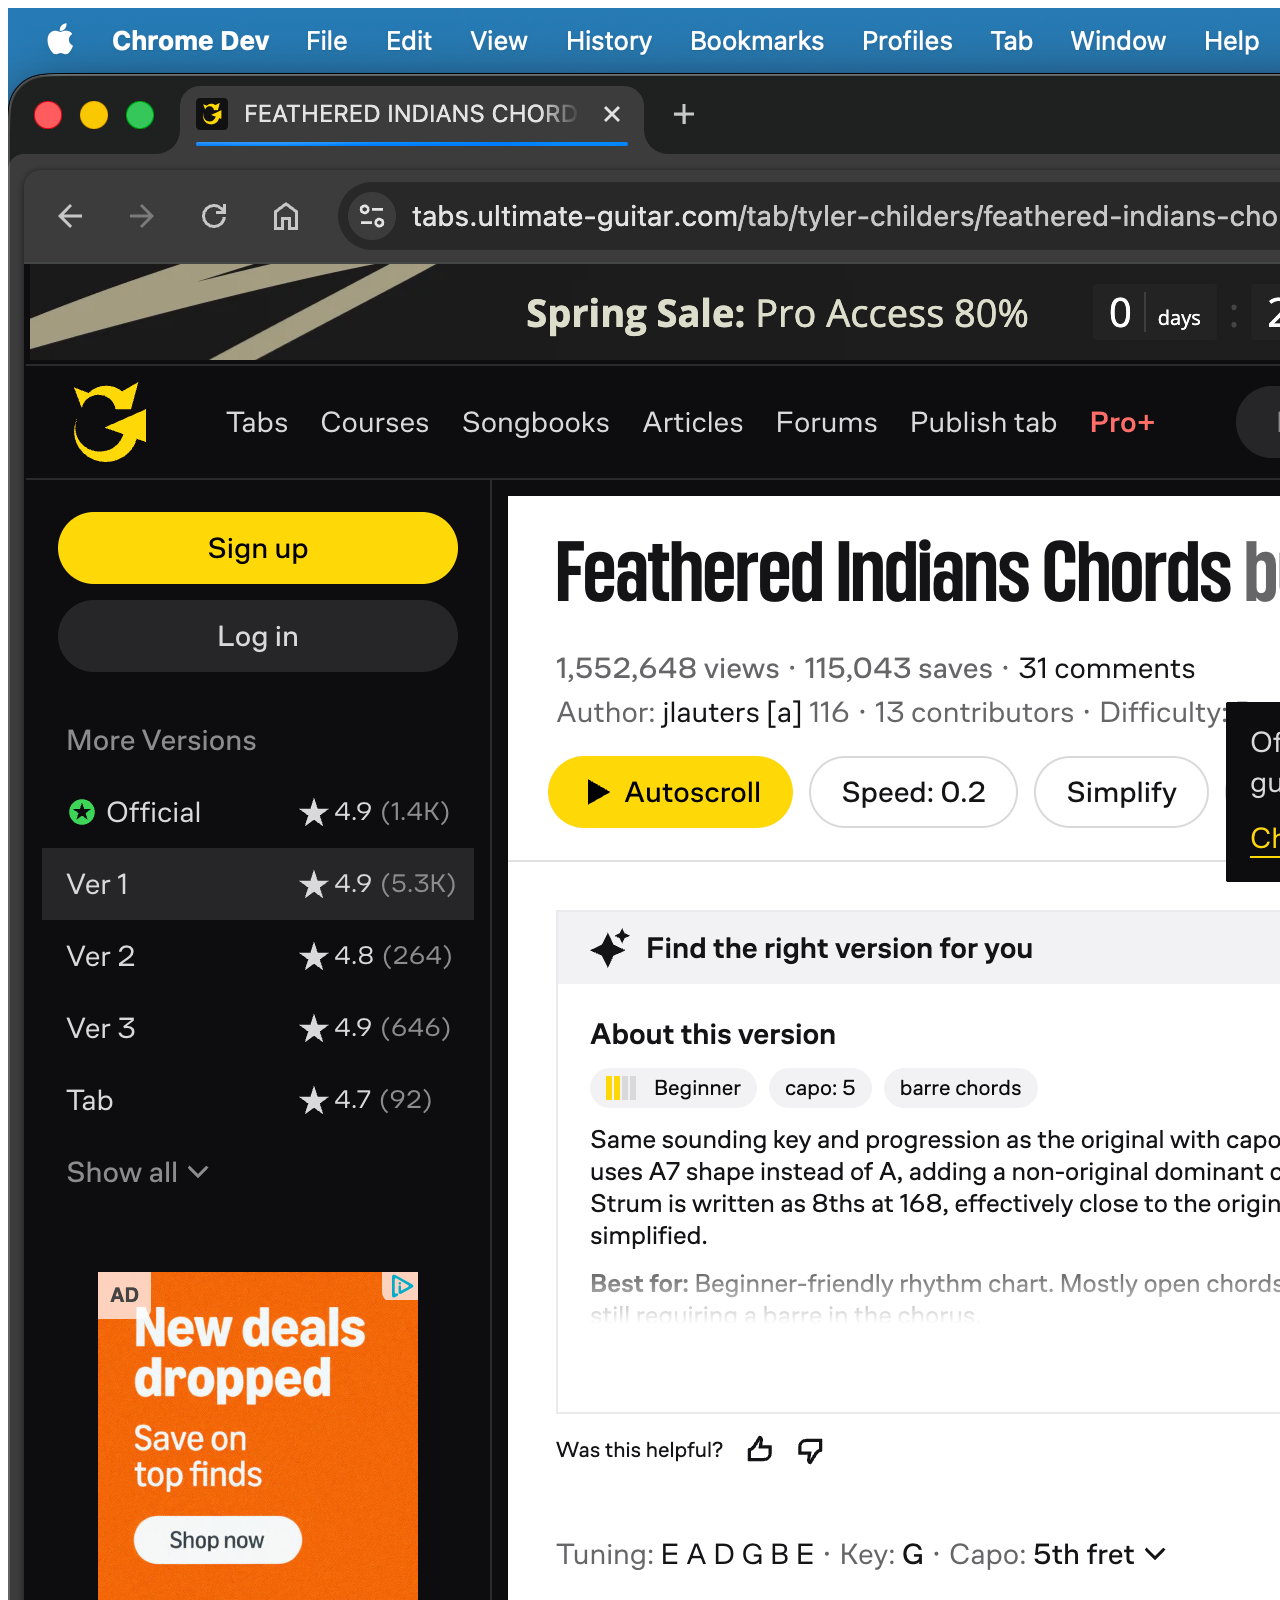
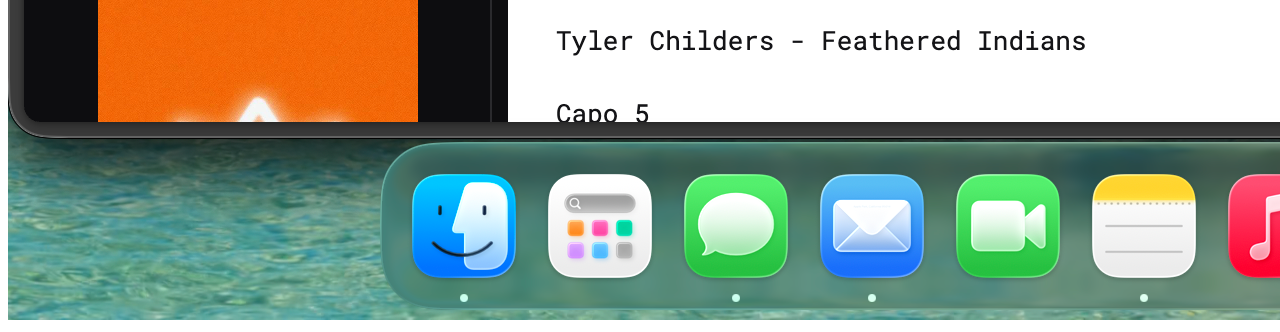
==== screenshot.html @ 50e76f4b "Add files via upload" ====
<!DOCTYPE html>
<html lang="en">
<head>
    <meta charset="UTF-8">
    <meta name="viewport" content="width=device-width, initial-scale=1.0">
    <title>Blank Page</title>
</head>
<body>
<img src="screenshot.png"
</body>
</html>
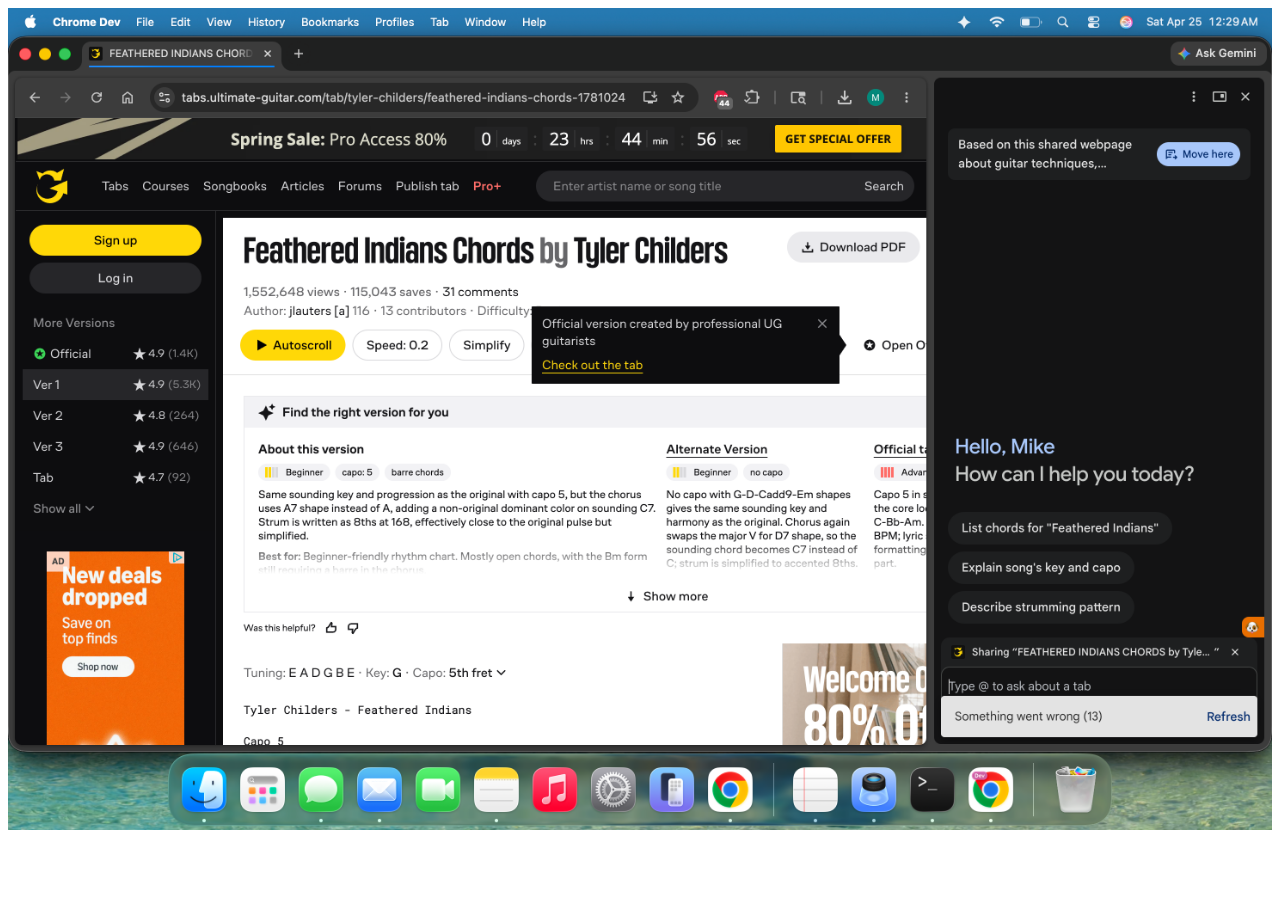
==== commit d30792b0: "Update screenshot.html" ====
--- a/screenshot.html
+++ b/screenshot.html
@@ -6,6 +6,6 @@
     <title>Blank Page</title>
 </head>
 <body>
-<img src="screenshot.png"
+<img src="/../screenshot.png" style="width: 100%; height: auto;">
 </body>
 </html>
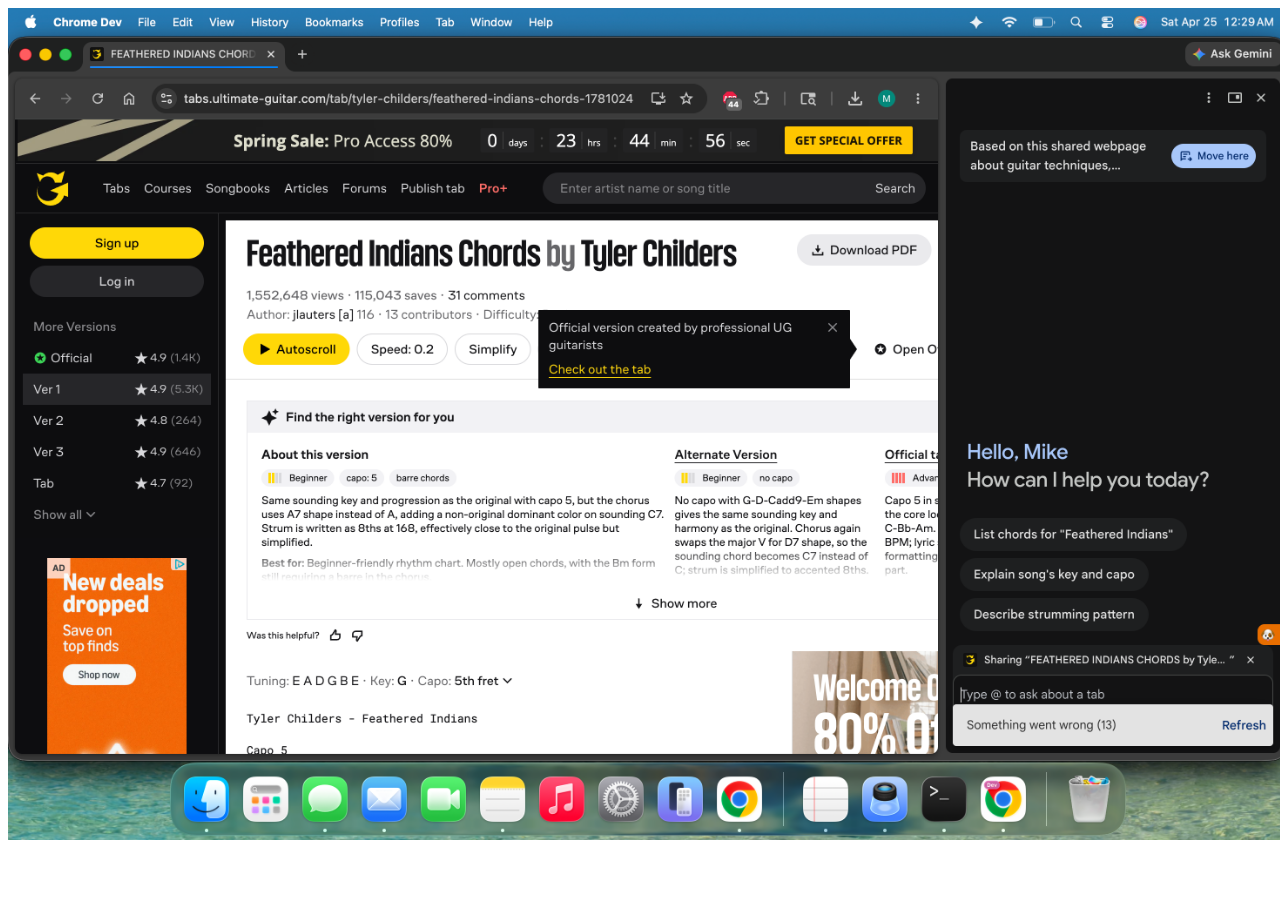
==== commit 706a5f7d: "Update screenshot.html" ====
--- a/screenshot.html
+++ b/screenshot.html
@@ -6,6 +6,6 @@
     <title>Blank Page</title>
 </head>
 <body>
-<img src="/../screenshot.png" style="width: 100%; height: auto;">
+<img src="/../screenshot.png" style="width: 100vw; height: auto;">
 </body>
 </html>
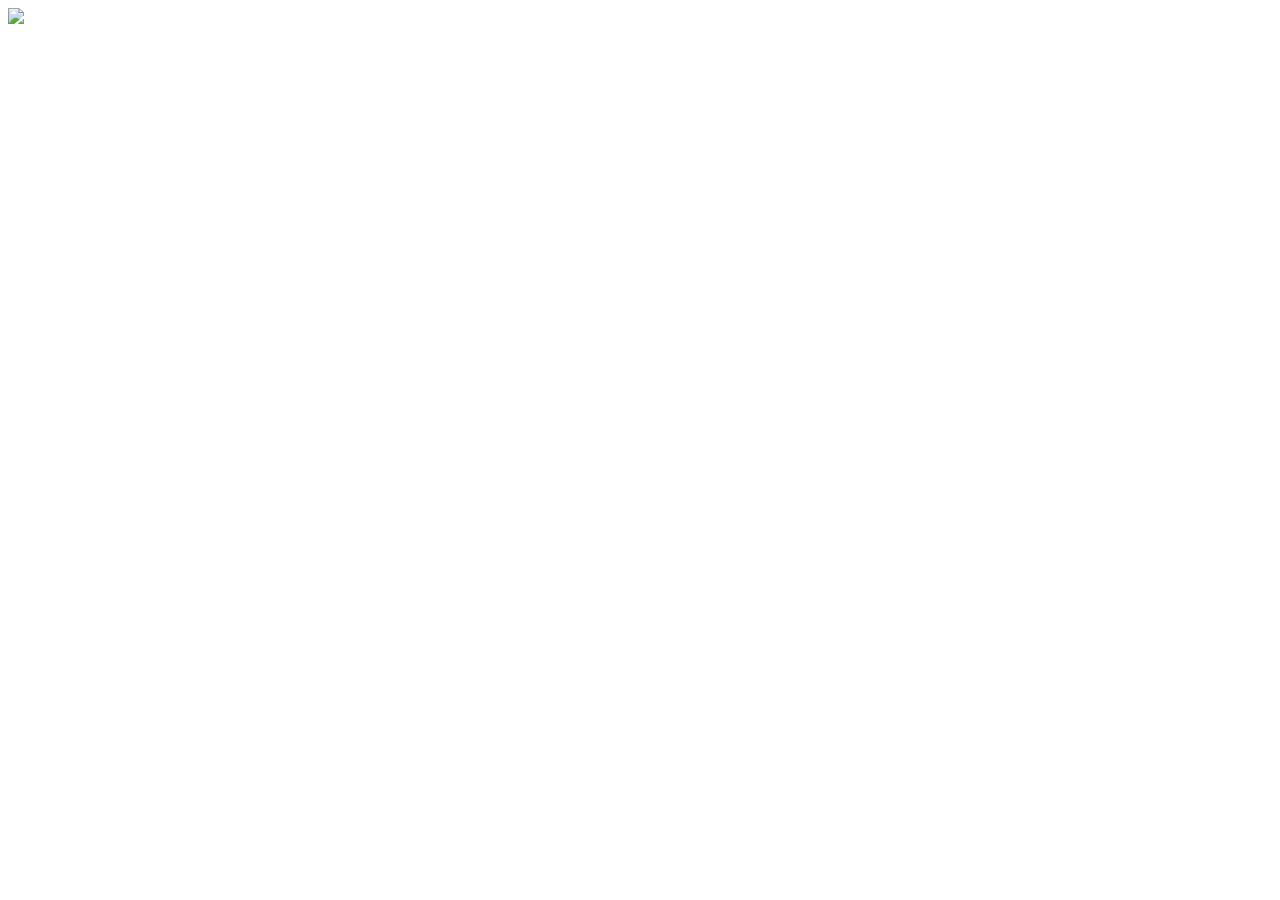
==== commit b7baa3a5: "Update screenshot.html" ====
--- a/screenshot.html
+++ b/screenshot.html
@@ -6,6 +6,6 @@
     <title>Blank Page</title>
 </head>
 <body>
-<img src="/../screenshot.png" style="width: 100vw; height: auto;">
+<img src="/https://mikelangley.github.io/screenshot.png" style="width: 100vw; height: auto;">
 </body>
 </html>
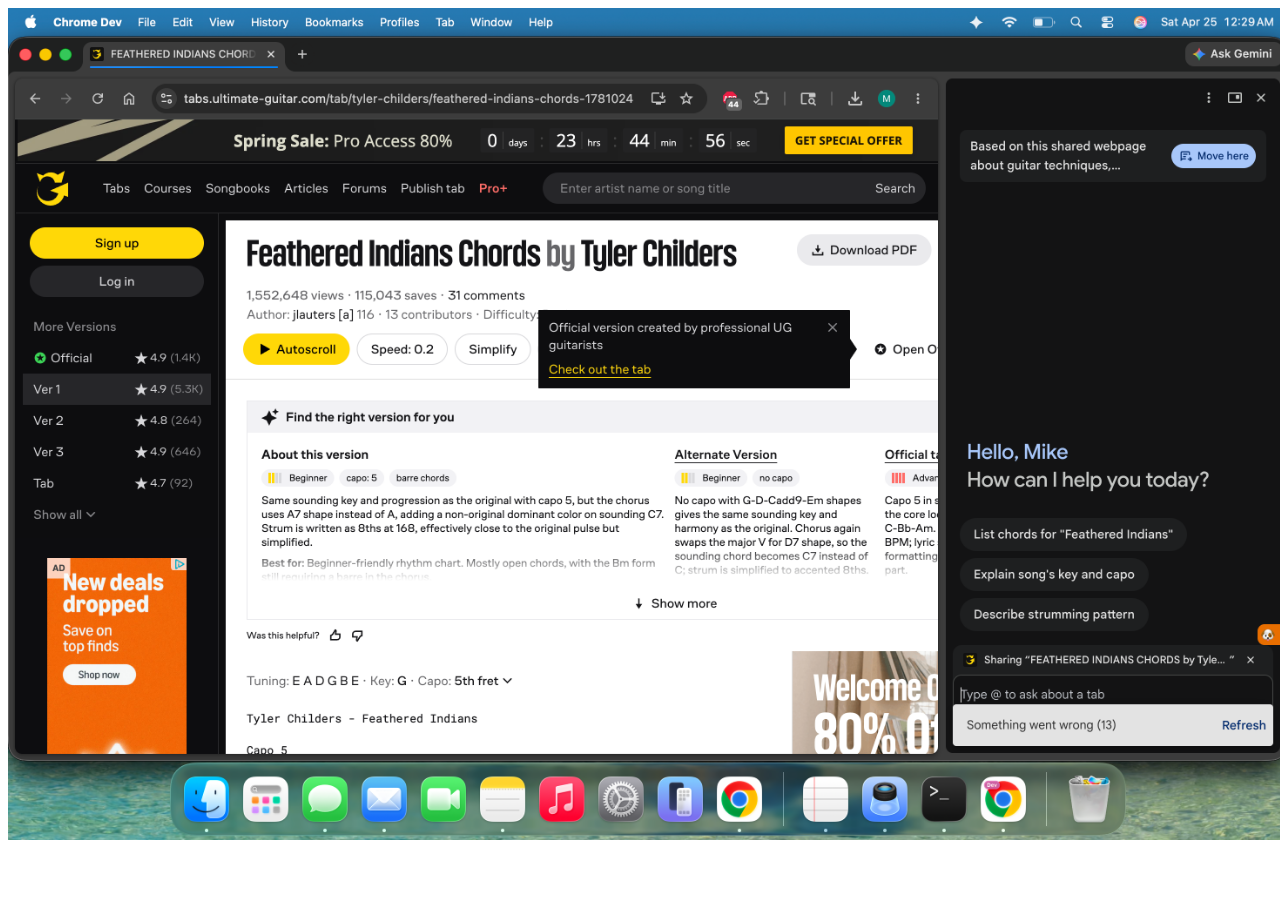
==== commit 384772cf: "Update screenshot.html" ====
--- a/screenshot.html
+++ b/screenshot.html
@@ -6,6 +6,6 @@
     <title>Blank Page</title>
 </head>
 <body>
-<img src="/https://mikelangley.github.io/screenshot.png" style="width: 100vw; height: auto;">
+<img src="https://mikelangley.github.io/screenshot.png" style="width: 100vw; height: auto;">
 </body>
 </html>
